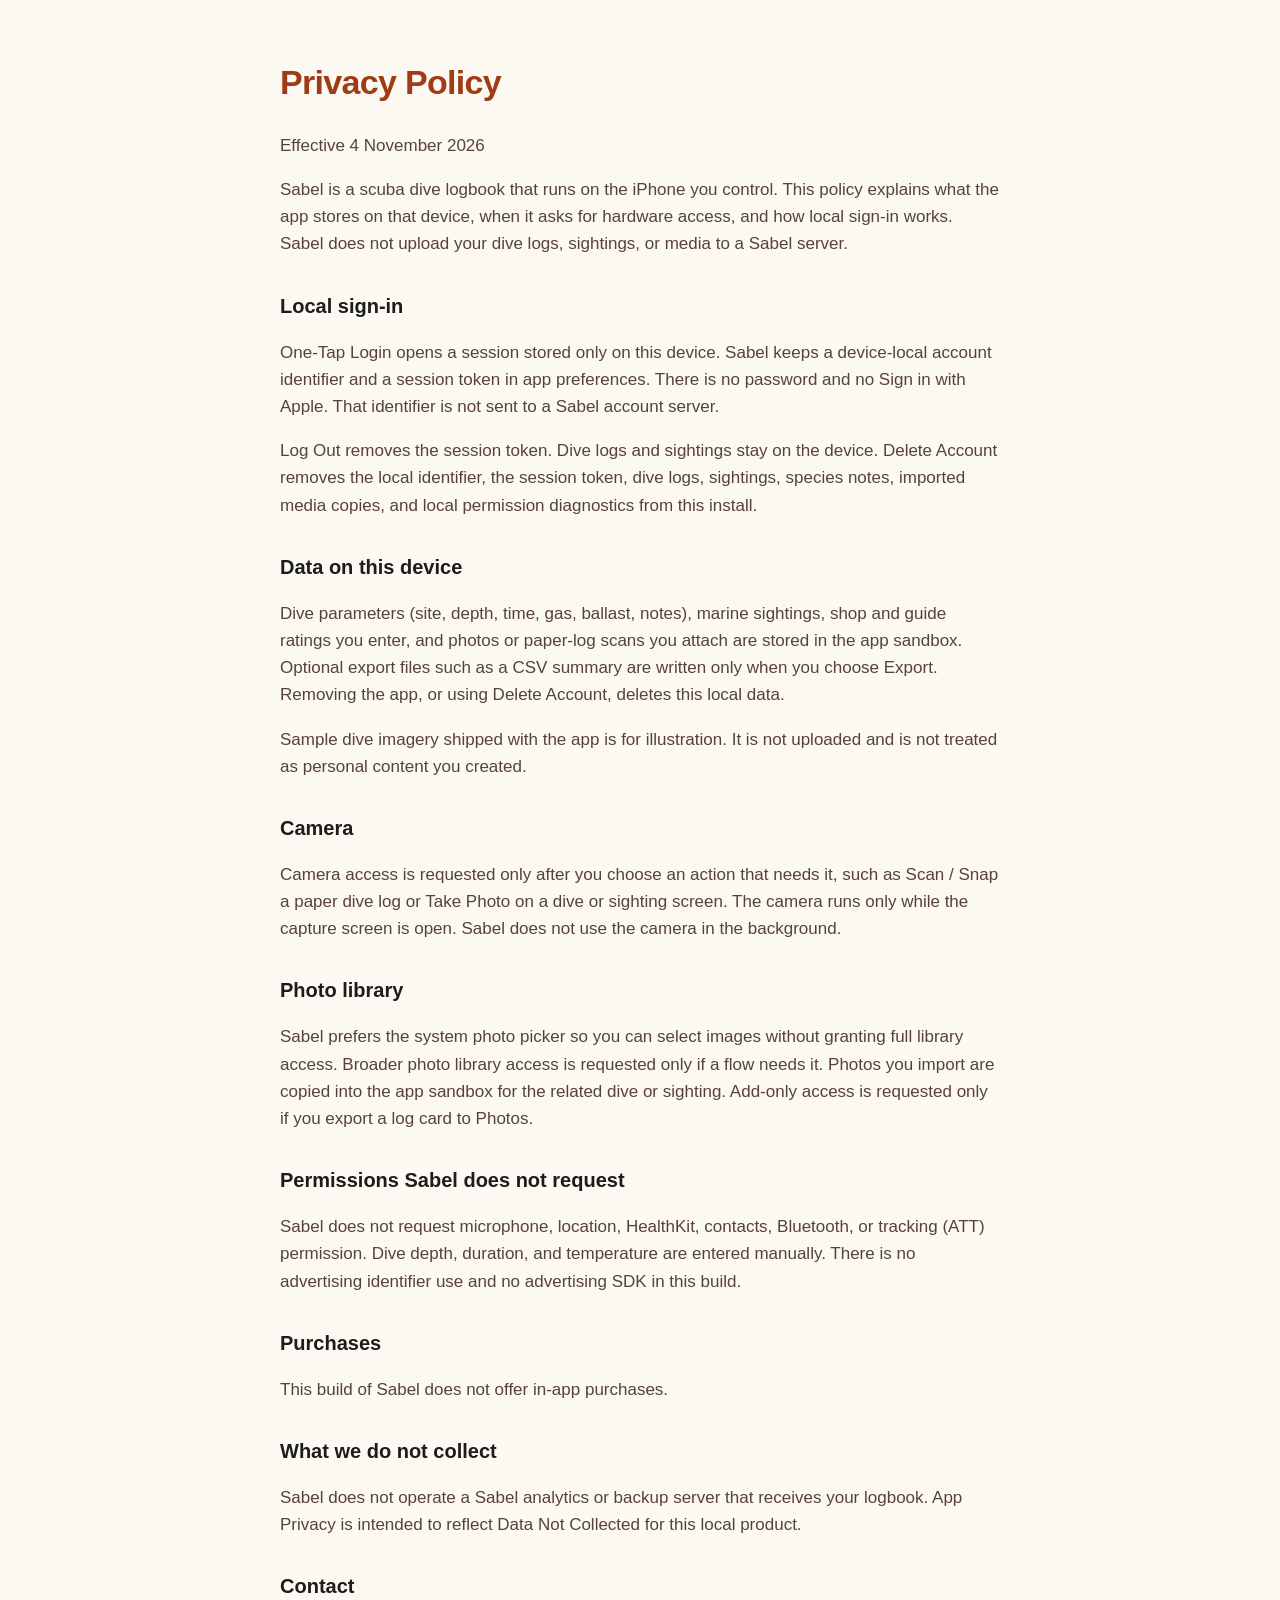
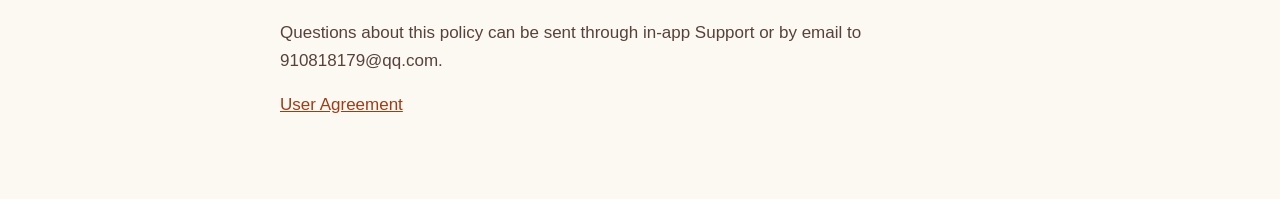
==== privacy-policy.html @ 20592026 "Add Sabel Privacy Policy and User Agreement" ====
<!DOCTYPE html>
<html lang="en">
<head>
  <meta charset="utf-8">
  <meta name="viewport" content="width=device-width, initial-scale=1">
  <title>Privacy Policy</title>
  <link rel="stylesheet" href="legal.css">
</head>
<body>
  <main>
    <h1>Privacy Policy</h1>
    <p>Effective 4 November 2026</p>
    <p>Sabel is a scuba dive logbook that runs on the iPhone you control. This policy explains what the app stores on that device, when it asks for hardware access, and how local sign-in works. Sabel does not upload your dive logs, sightings, or media to a Sabel server.</p>

    <h2>Local sign-in</h2>
    <p>One-Tap Login opens a session stored only on this device. Sabel keeps a device-local account identifier and a session token in app preferences. There is no password and no Sign in with Apple. That identifier is not sent to a Sabel account server.</p>
    <p>Log Out removes the session token. Dive logs and sightings stay on the device. Delete Account removes the local identifier, the session token, dive logs, sightings, species notes, imported media copies, and local permission diagnostics from this install.</p>

    <h2>Data on this device</h2>
    <p>Dive parameters (site, depth, time, gas, ballast, notes), marine sightings, shop and guide ratings you enter, and photos or paper-log scans you attach are stored in the app sandbox. Optional export files such as a CSV summary are written only when you choose Export. Removing the app, or using Delete Account, deletes this local data.</p>
    <p>Sample dive imagery shipped with the app is for illustration. It is not uploaded and is not treated as personal content you created.</p>

    <h2>Camera</h2>
    <p>Camera access is requested only after you choose an action that needs it, such as Scan / Snap a paper dive log or Take Photo on a dive or sighting screen. The camera runs only while the capture screen is open. Sabel does not use the camera in the background.</p>

    <h2>Photo library</h2>
    <p>Sabel prefers the system photo picker so you can select images without granting full library access. Broader photo library access is requested only if a flow needs it. Photos you import are copied into the app sandbox for the related dive or sighting. Add-only access is requested only if you export a log card to Photos.</p>

    <h2>Permissions Sabel does not request</h2>
    <p>Sabel does not request microphone, location, HealthKit, contacts, Bluetooth, or tracking (ATT) permission. Dive depth, duration, and temperature are entered manually. There is no advertising identifier use and no advertising SDK in this build.</p>

    <h2>Purchases</h2>
    <p>This build of Sabel does not offer in-app purchases.</p>

    <h2>What we do not collect</h2>
    <p>Sabel does not operate a Sabel analytics or backup server that receives your logbook. App Privacy is intended to reflect Data Not Collected for this local product.</p>

    <h2>Contact</h2>
    <p>Questions about this policy can be sent through in-app Support or by email to 910818179@qq.com.</p>
    <p><a href="user-agreement.html">User Agreement</a></p>
  </main>
</body>
</html>
---- legal.css ----
:root { color-scheme: light; }
body {
  margin: 0;
  background: #fcf9f3;
  color: #1c1c18;
  font: 17px/1.6 -apple-system, BlinkMacSystemFont, "Segoe UI", sans-serif;
}
main { max-width: 720px; margin: 0 auto; padding: 32px 20px 64px; }
h1 { font-weight: 700; letter-spacing: -0.02em; color: #9f3c16; }
h2 { font-size: 20px; margin-top: 2rem; color: #1c1c18; }
a { color: #9f3c16; }
p, li { color: #57423b; }
ul { padding-left: 1.2rem; }
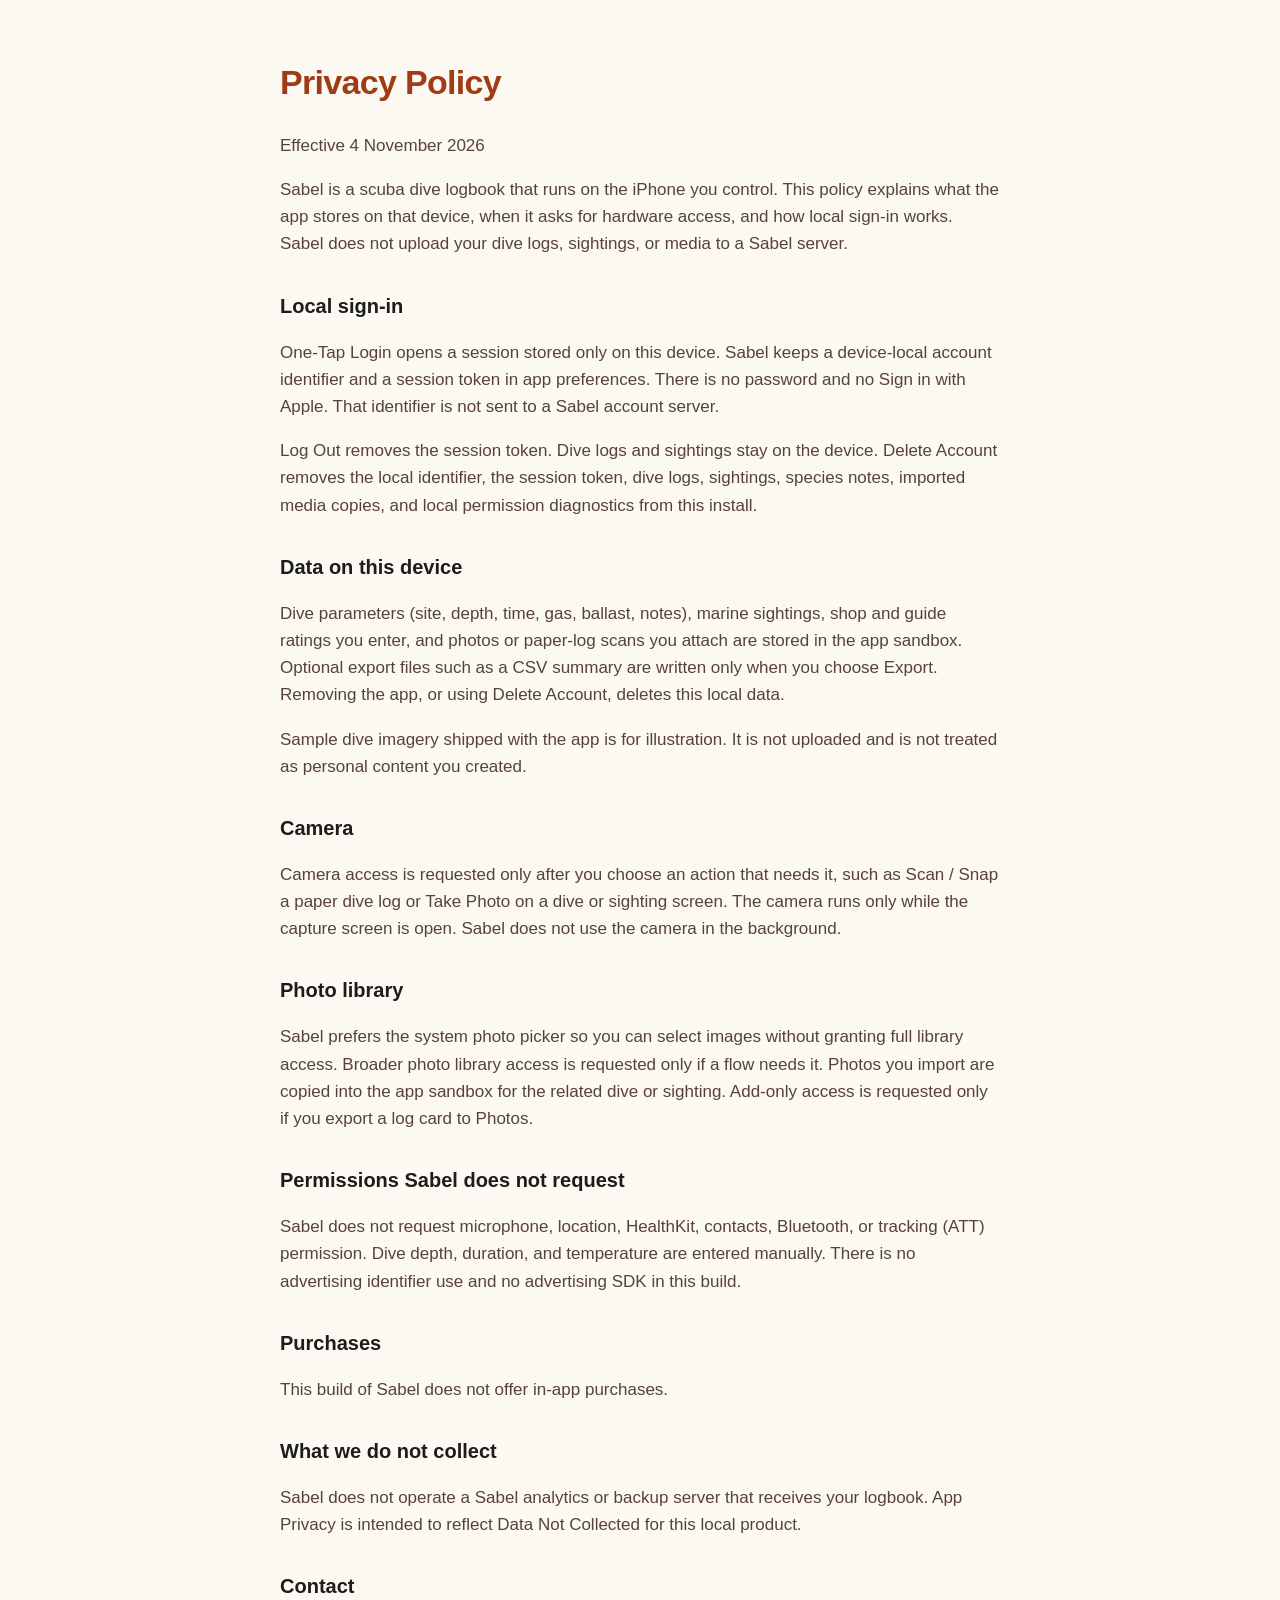
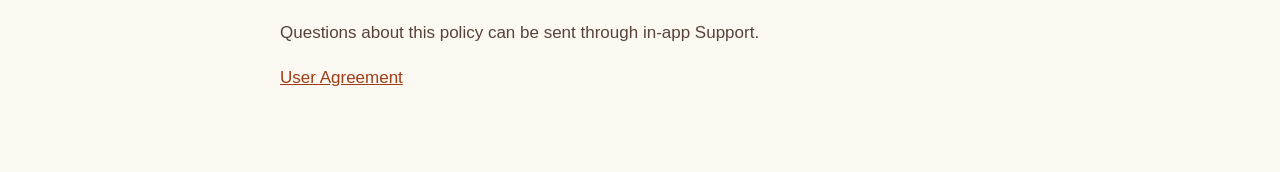
==== commit 56f7bccd: "Remove contact email from legal pages; keep in-app Support only." ====
--- a/privacy-policy.html
+++ b/privacy-policy.html
@@ -36,7 +36,7 @@
     <p>Sabel does not operate a Sabel analytics or backup server that receives your logbook. App Privacy is intended to reflect Data Not Collected for this local product.</p>
 
     <h2>Contact</h2>
-    <p>Questions about this policy can be sent through in-app Support or by email to 910818179@qq.com.</p>
+    <p>Questions about this policy can be sent through in-app Support.</p>
     <p><a href="user-agreement.html">User Agreement</a></p>
   </main>
 </body>
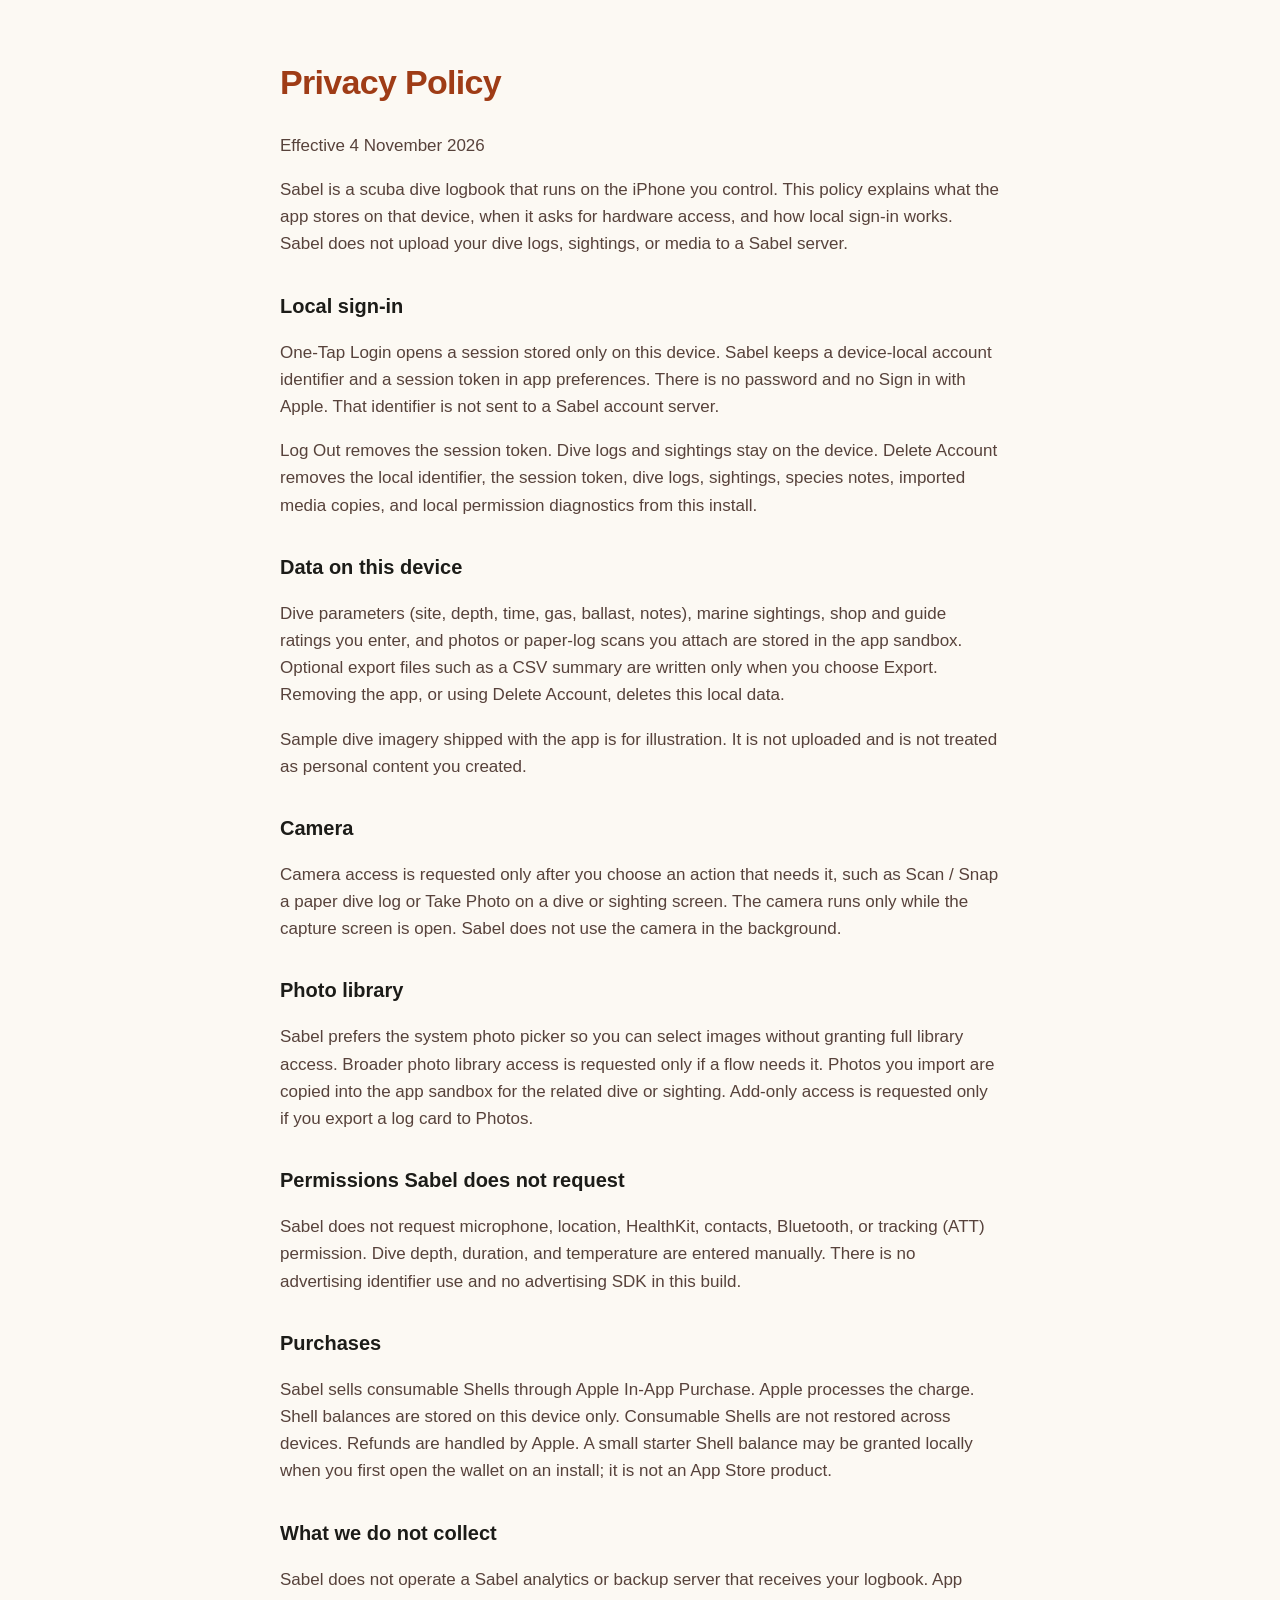
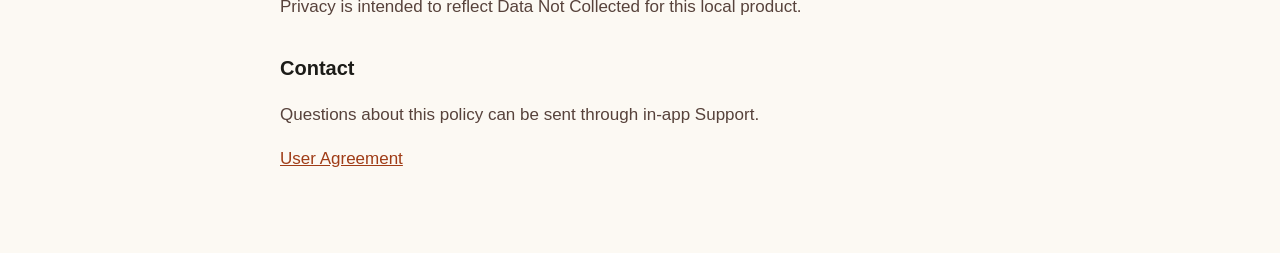
==== commit c376ce8a: "Document consumable Shell IAP in Privacy Policy and User Agreement." ====
--- a/privacy-policy.html
+++ b/privacy-policy.html
@@ -30,7 +30,7 @@
     <p>Sabel does not request microphone, location, HealthKit, contacts, Bluetooth, or tracking (ATT) permission. Dive depth, duration, and temperature are entered manually. There is no advertising identifier use and no advertising SDK in this build.</p>
 
     <h2>Purchases</h2>
-    <p>This build of Sabel does not offer in-app purchases.</p>
+    <p>Sabel sells consumable Shells through Apple In-App Purchase. Apple processes the charge. Shell balances are stored on this device only. Consumable Shells are not restored across devices. Refunds are handled by Apple. A small starter Shell balance may be granted locally when you first open the wallet on an install; it is not an App Store product.</p>
 
     <h2>What we do not collect</h2>
     <p>Sabel does not operate a Sabel analytics or backup server that receives your logbook. App Privacy is intended to reflect Data Not Collected for this local product.</p>
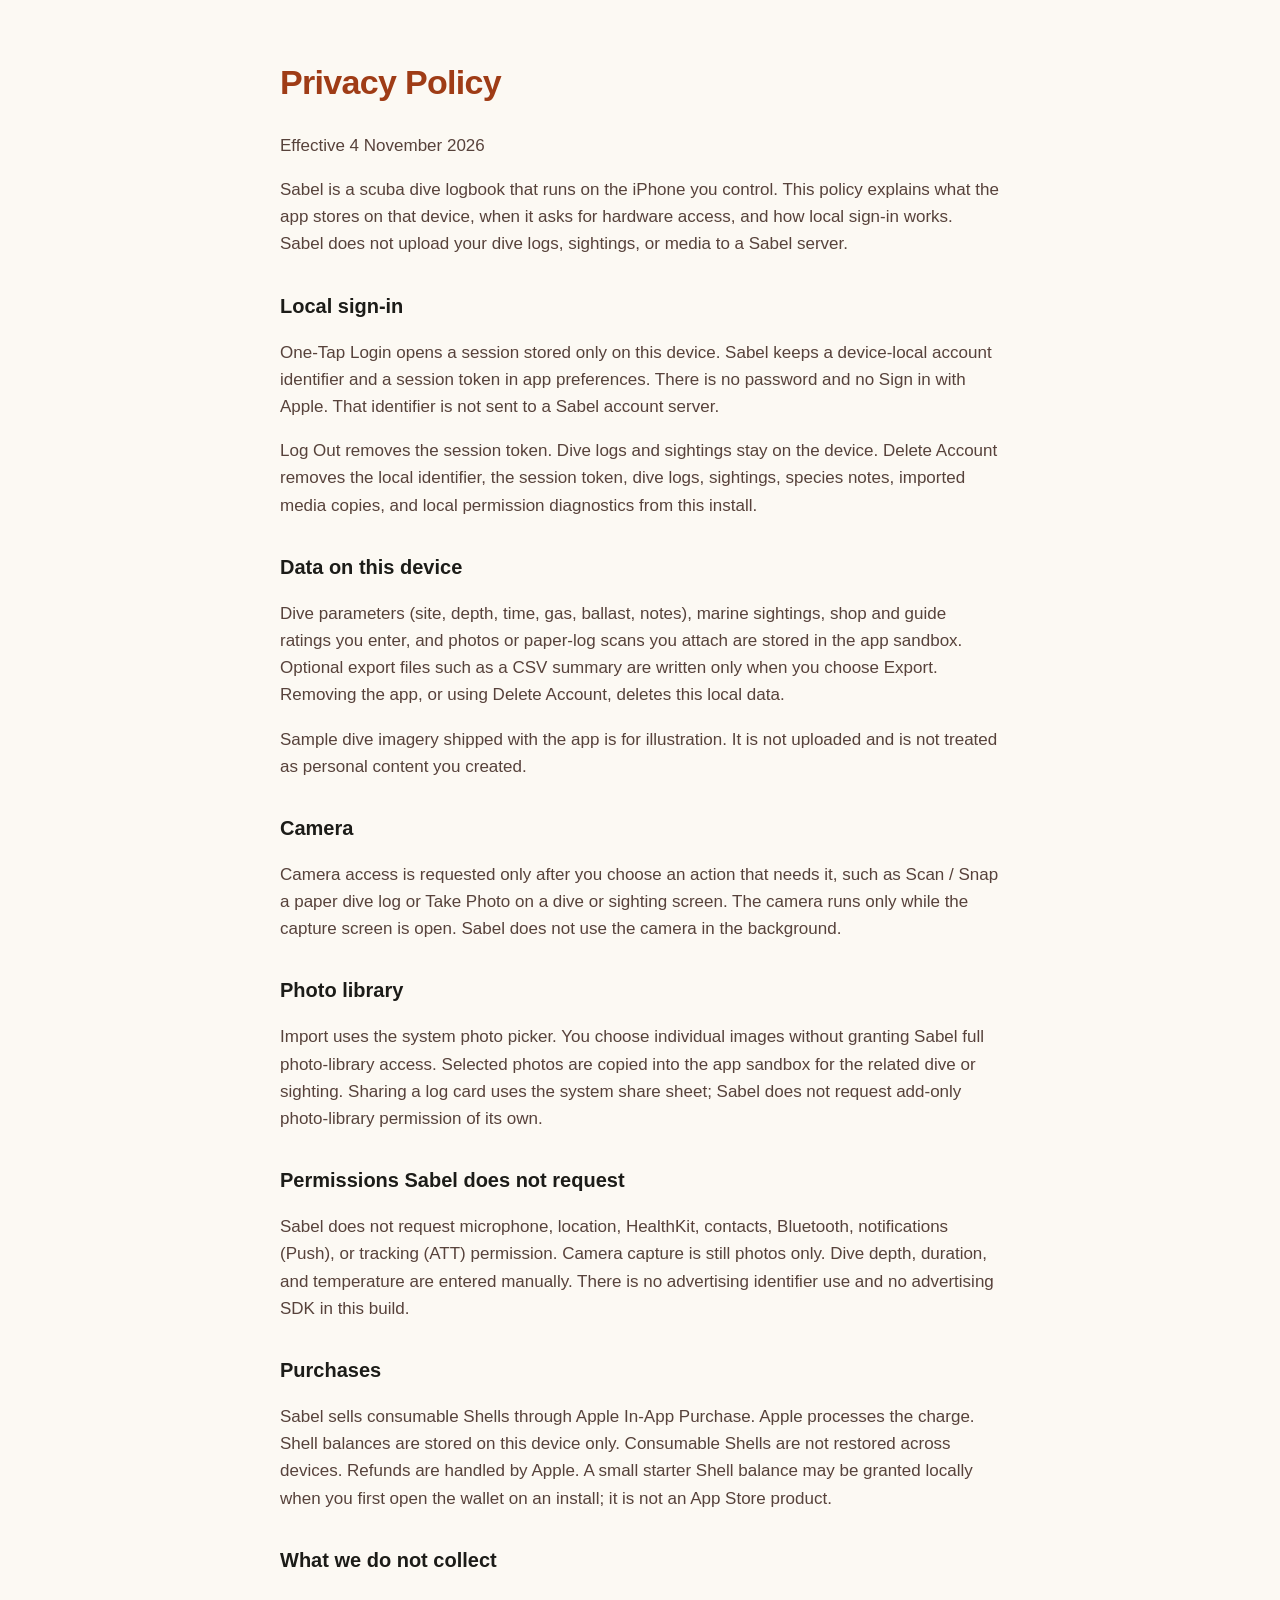
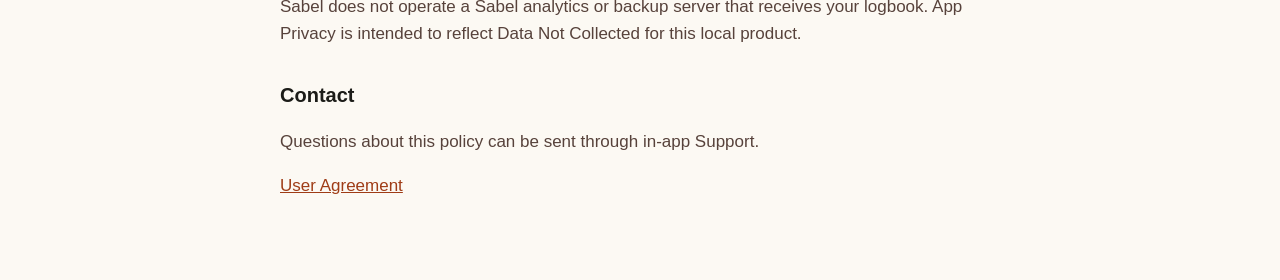
==== commit 4327a86c: "Align permission policy with camera-only request and PHPicker import." ====
--- a/privacy-policy.html
+++ b/privacy-policy.html
@@ -24,10 +24,10 @@
     <p>Camera access is requested only after you choose an action that needs it, such as Scan / Snap a paper dive log or Take Photo on a dive or sighting screen. The camera runs only while the capture screen is open. Sabel does not use the camera in the background.</p>
 
     <h2>Photo library</h2>
-    <p>Sabel prefers the system photo picker so you can select images without granting full library access. Broader photo library access is requested only if a flow needs it. Photos you import are copied into the app sandbox for the related dive or sighting. Add-only access is requested only if you export a log card to Photos.</p>
+    <p>Import uses the system photo picker. You choose individual images without granting Sabel full photo-library access. Selected photos are copied into the app sandbox for the related dive or sighting. Sharing a log card uses the system share sheet; Sabel does not request add-only photo-library permission of its own.</p>
 
     <h2>Permissions Sabel does not request</h2>
-    <p>Sabel does not request microphone, location, HealthKit, contacts, Bluetooth, or tracking (ATT) permission. Dive depth, duration, and temperature are entered manually. There is no advertising identifier use and no advertising SDK in this build.</p>
+    <p>Sabel does not request microphone, location, HealthKit, contacts, Bluetooth, notifications (Push), or tracking (ATT) permission. Camera capture is still photos only. Dive depth, duration, and temperature are entered manually. There is no advertising identifier use and no advertising SDK in this build.</p>
 
     <h2>Purchases</h2>
     <p>Sabel sells consumable Shells through Apple In-App Purchase. Apple processes the charge. Shell balances are stored on this device only. Consumable Shells are not restored across devices. Refunds are handled by Apple. A small starter Shell balance may be granted locally when you first open the wallet on an install; it is not an App Store product.</p>
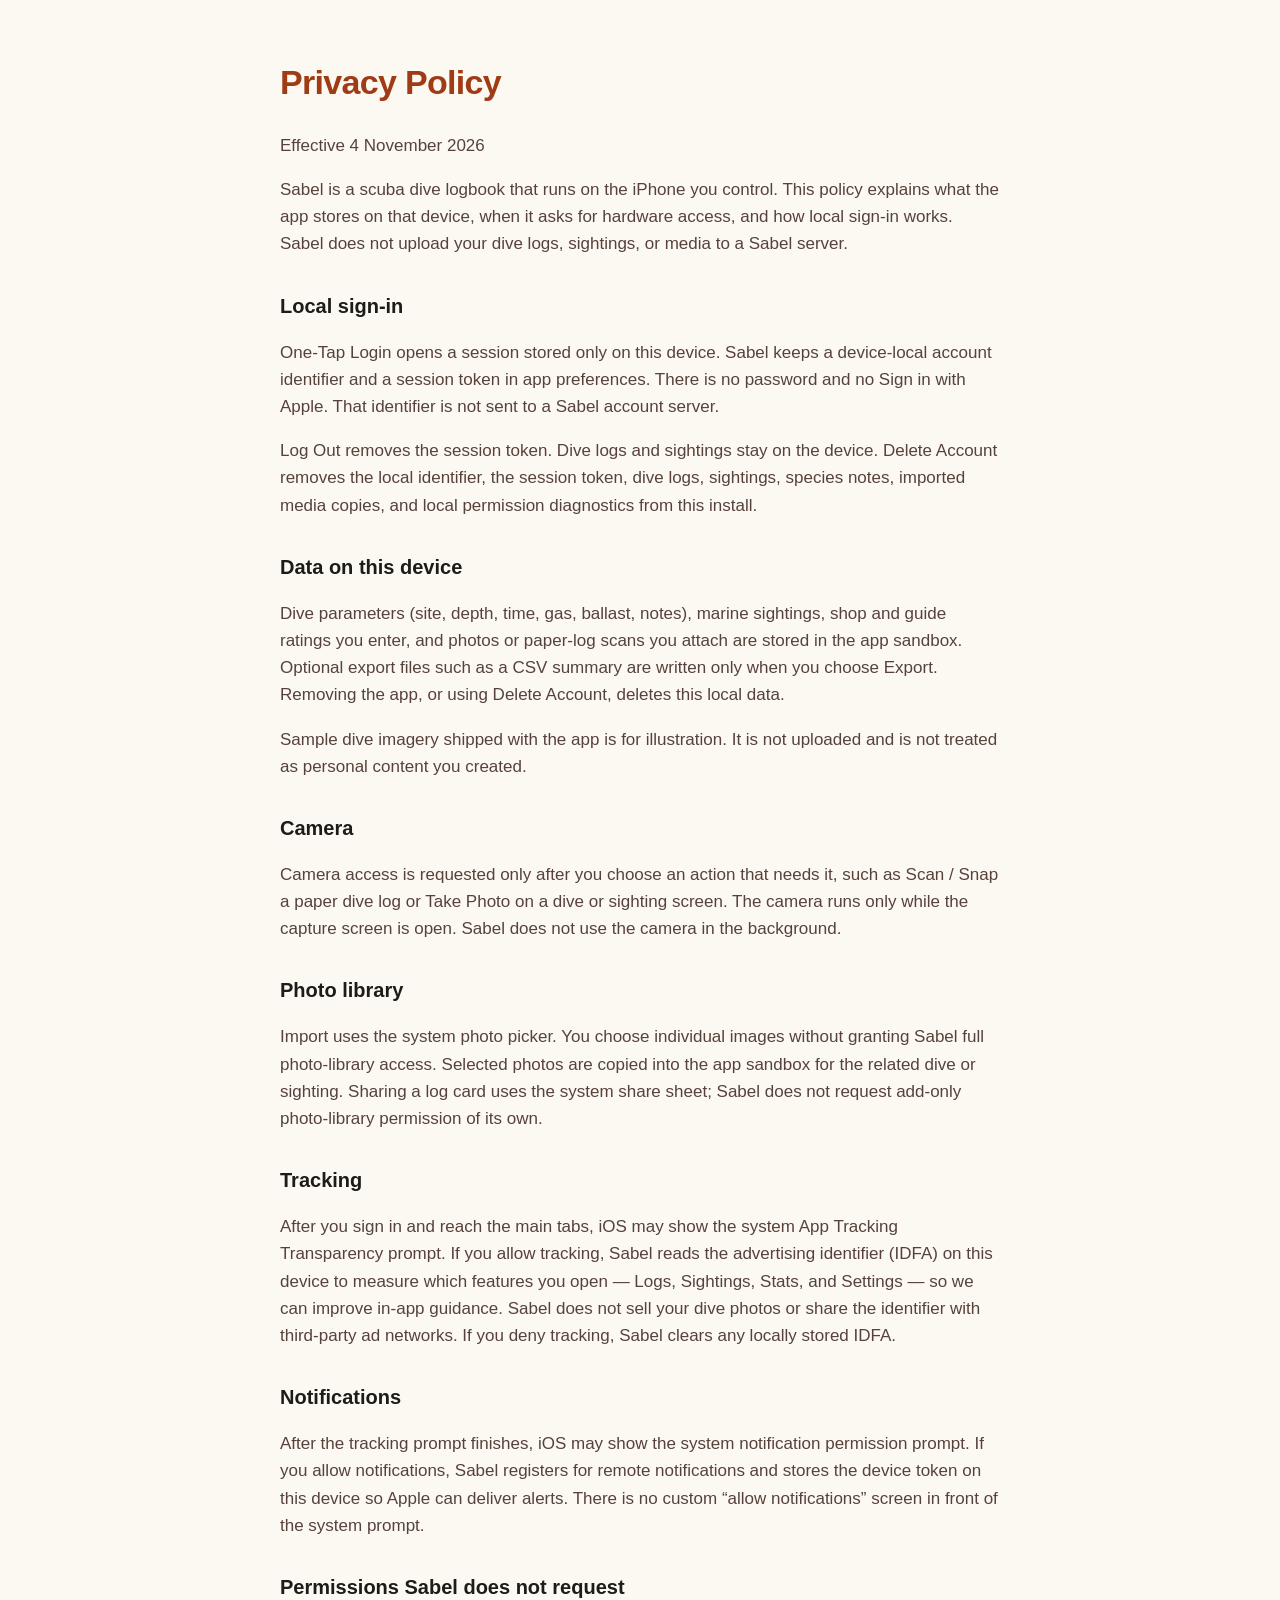
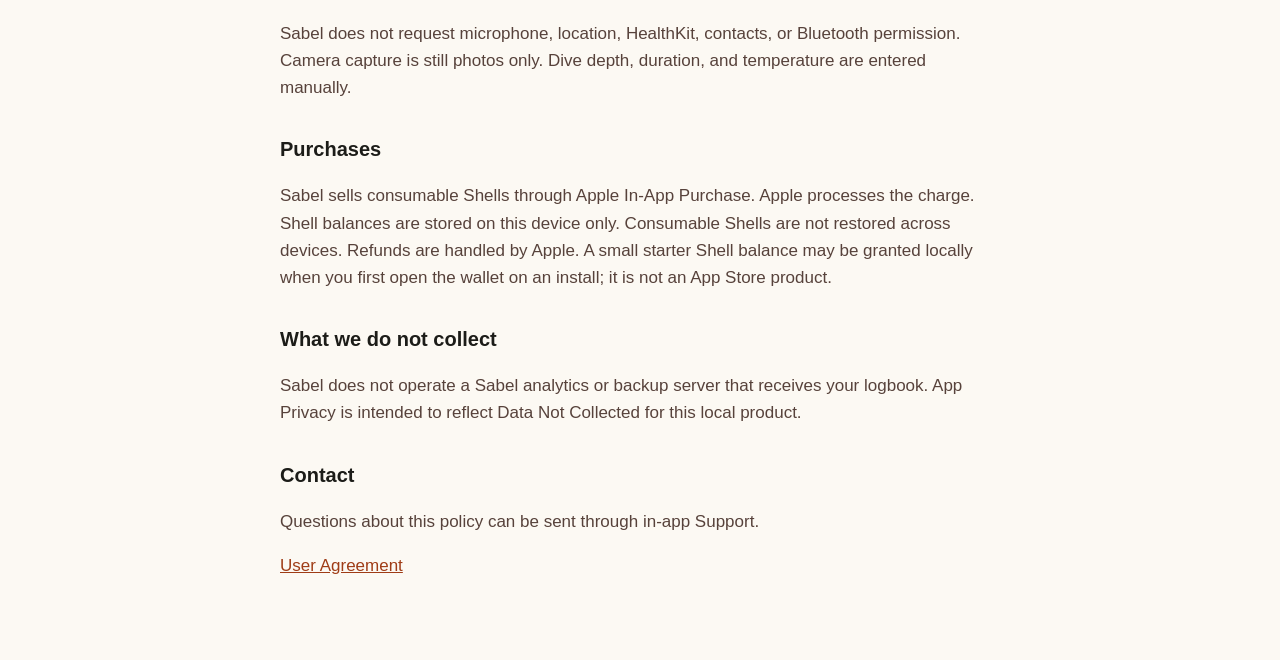
==== commit 6ae4f1e8: "Document ATT tracking and push notifications in legal pages." ====
--- a/privacy-policy.html
+++ b/privacy-policy.html
@@ -26,8 +26,14 @@
     <h2>Photo library</h2>
     <p>Import uses the system photo picker. You choose individual images without granting Sabel full photo-library access. Selected photos are copied into the app sandbox for the related dive or sighting. Sharing a log card uses the system share sheet; Sabel does not request add-only photo-library permission of its own.</p>
 
+    <h2>Tracking</h2>
+    <p>After you sign in and reach the main tabs, iOS may show the system App Tracking Transparency prompt. If you allow tracking, Sabel reads the advertising identifier (IDFA) on this device to measure which features you open — Logs, Sightings, Stats, and Settings — so we can improve in-app guidance. Sabel does not sell your dive photos or share the identifier with third-party ad networks. If you deny tracking, Sabel clears any locally stored IDFA.</p>
+
+    <h2>Notifications</h2>
+    <p>After the tracking prompt finishes, iOS may show the system notification permission prompt. If you allow notifications, Sabel registers for remote notifications and stores the device token on this device so Apple can deliver alerts. There is no custom “allow notifications” screen in front of the system prompt.</p>
+
     <h2>Permissions Sabel does not request</h2>
-    <p>Sabel does not request microphone, location, HealthKit, contacts, Bluetooth, notifications (Push), or tracking (ATT) permission. Camera capture is still photos only. Dive depth, duration, and temperature are entered manually. There is no advertising identifier use and no advertising SDK in this build.</p>
+    <p>Sabel does not request microphone, location, HealthKit, contacts, or Bluetooth permission. Camera capture is still photos only. Dive depth, duration, and temperature are entered manually.</p>
 
     <h2>Purchases</h2>
     <p>Sabel sells consumable Shells through Apple In-App Purchase. Apple processes the charge. Shell balances are stored on this device only. Consumable Shells are not restored across devices. Refunds are handled by Apple. A small starter Shell balance may be granted locally when you first open the wallet on an install; it is not an App Store product.</p>
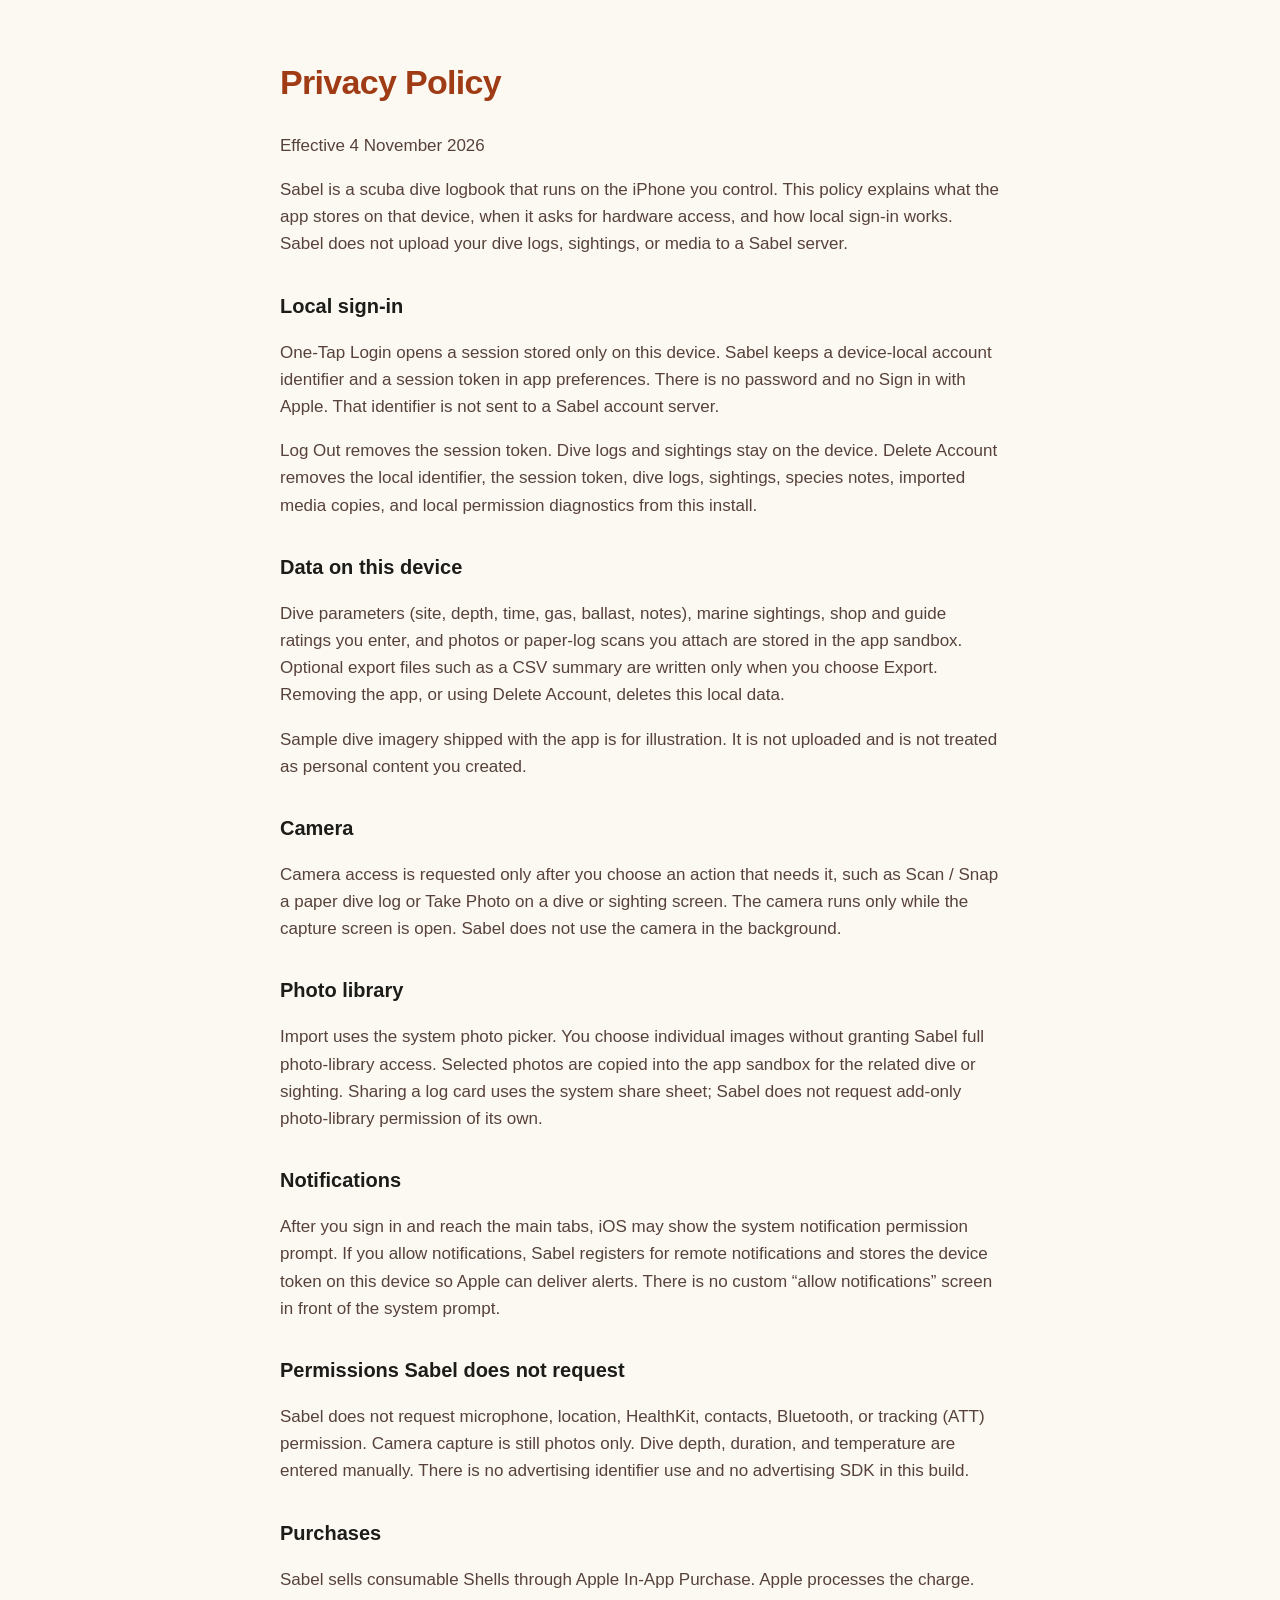
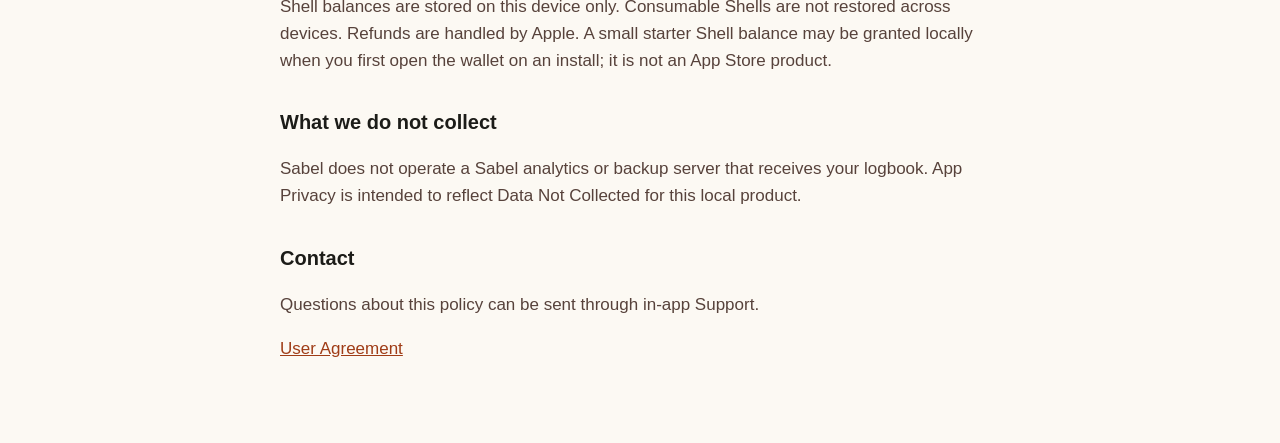
==== commit 99b55c33: "Remove ATT tracking claims; keep notification disclosure only." ====
--- a/privacy-policy.html
+++ b/privacy-policy.html
@@ -26,14 +26,11 @@
     <h2>Photo library</h2>
     <p>Import uses the system photo picker. You choose individual images without granting Sabel full photo-library access. Selected photos are copied into the app sandbox for the related dive or sighting. Sharing a log card uses the system share sheet; Sabel does not request add-only photo-library permission of its own.</p>
 
-    <h2>Tracking</h2>
-    <p>After you sign in and reach the main tabs, iOS may show the system App Tracking Transparency prompt. If you allow tracking, Sabel reads the advertising identifier (IDFA) on this device to measure which features you open — Logs, Sightings, Stats, and Settings — so we can improve in-app guidance. Sabel does not sell your dive photos or share the identifier with third-party ad networks. If you deny tracking, Sabel clears any locally stored IDFA.</p>
-
     <h2>Notifications</h2>
-    <p>After the tracking prompt finishes, iOS may show the system notification permission prompt. If you allow notifications, Sabel registers for remote notifications and stores the device token on this device so Apple can deliver alerts. There is no custom “allow notifications” screen in front of the system prompt.</p>
+    <p>After you sign in and reach the main tabs, iOS may show the system notification permission prompt. If you allow notifications, Sabel registers for remote notifications and stores the device token on this device so Apple can deliver alerts. There is no custom “allow notifications” screen in front of the system prompt.</p>
 
     <h2>Permissions Sabel does not request</h2>
-    <p>Sabel does not request microphone, location, HealthKit, contacts, or Bluetooth permission. Camera capture is still photos only. Dive depth, duration, and temperature are entered manually.</p>
+    <p>Sabel does not request microphone, location, HealthKit, contacts, Bluetooth, or tracking (ATT) permission. Camera capture is still photos only. Dive depth, duration, and temperature are entered manually. There is no advertising identifier use and no advertising SDK in this build.</p>
 
     <h2>Purchases</h2>
     <p>Sabel sells consumable Shells through Apple In-App Purchase. Apple processes the charge. Shell balances are stored on this device only. Consumable Shells are not restored across devices. Refunds are handled by Apple. A small starter Shell balance may be granted locally when you first open the wallet on an install; it is not an App Store product.</p>
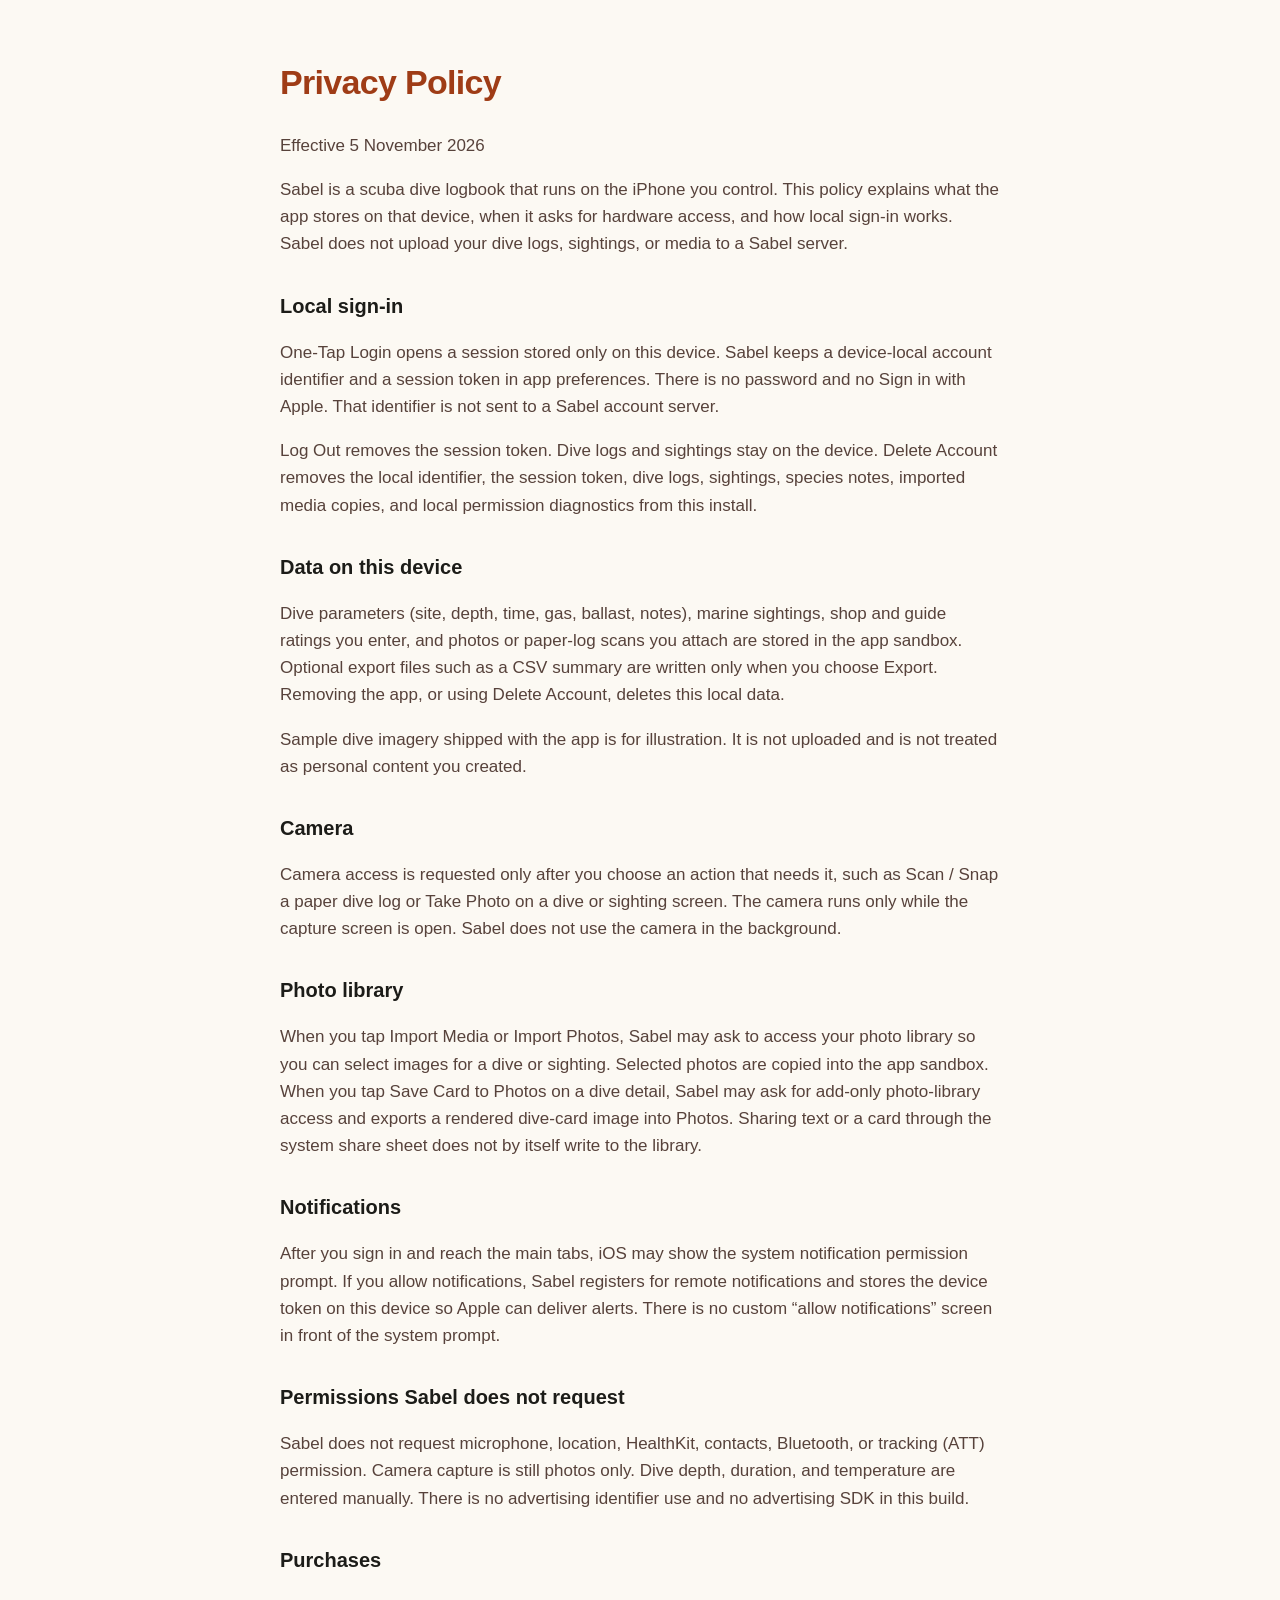
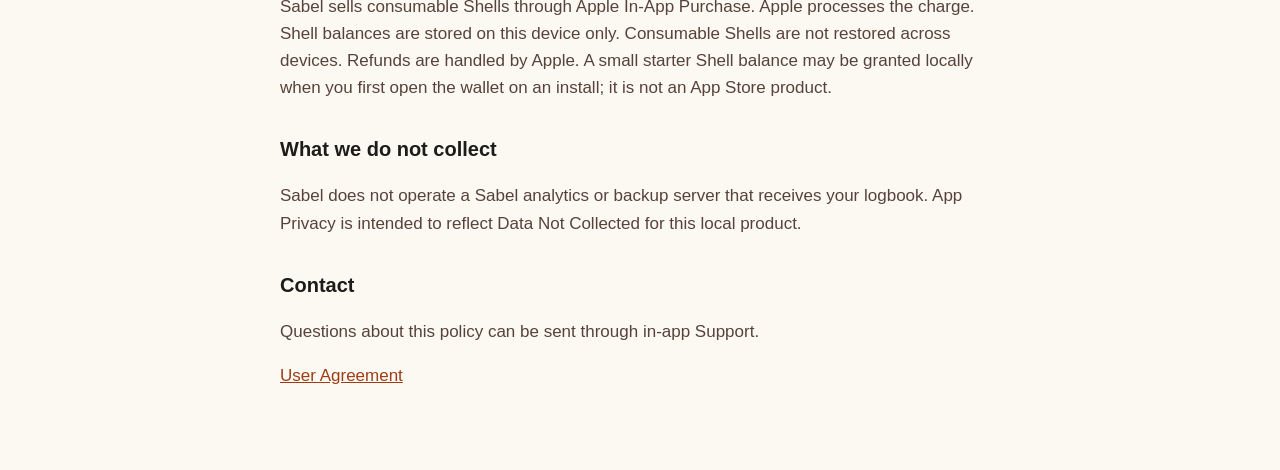
==== commit ddb6ffb4: "Update privacy and agreement for photo export and Shells. Align photo-library select/export and Shel" ====
--- a/privacy-policy.html
+++ b/privacy-policy.html
@@ -9,7 +9,7 @@
 <body>
   <main>
     <h1>Privacy Policy</h1>
-    <p>Effective 4 November 2026</p>
+    <p>Effective 5 November 2026</p>
     <p>Sabel is a scuba dive logbook that runs on the iPhone you control. This policy explains what the app stores on that device, when it asks for hardware access, and how local sign-in works. Sabel does not upload your dive logs, sightings, or media to a Sabel server.</p>
 
     <h2>Local sign-in</h2>
@@ -24,7 +24,7 @@
     <p>Camera access is requested only after you choose an action that needs it, such as Scan / Snap a paper dive log or Take Photo on a dive or sighting screen. The camera runs only while the capture screen is open. Sabel does not use the camera in the background.</p>
 
     <h2>Photo library</h2>
-    <p>Import uses the system photo picker. You choose individual images without granting Sabel full photo-library access. Selected photos are copied into the app sandbox for the related dive or sighting. Sharing a log card uses the system share sheet; Sabel does not request add-only photo-library permission of its own.</p>
+    <p>When you tap Import Media or Import Photos, Sabel may ask to access your photo library so you can select images for a dive or sighting. Selected photos are copied into the app sandbox. When you tap Save Card to Photos on a dive detail, Sabel may ask for add-only photo-library access and exports a rendered dive-card image into Photos. Sharing text or a card through the system share sheet does not by itself write to the library.</p>
 
     <h2>Notifications</h2>
     <p>After you sign in and reach the main tabs, iOS may show the system notification permission prompt. If you allow notifications, Sabel registers for remote notifications and stores the device token on this device so Apple can deliver alerts. There is no custom “allow notifications” screen in front of the system prompt.</p>
